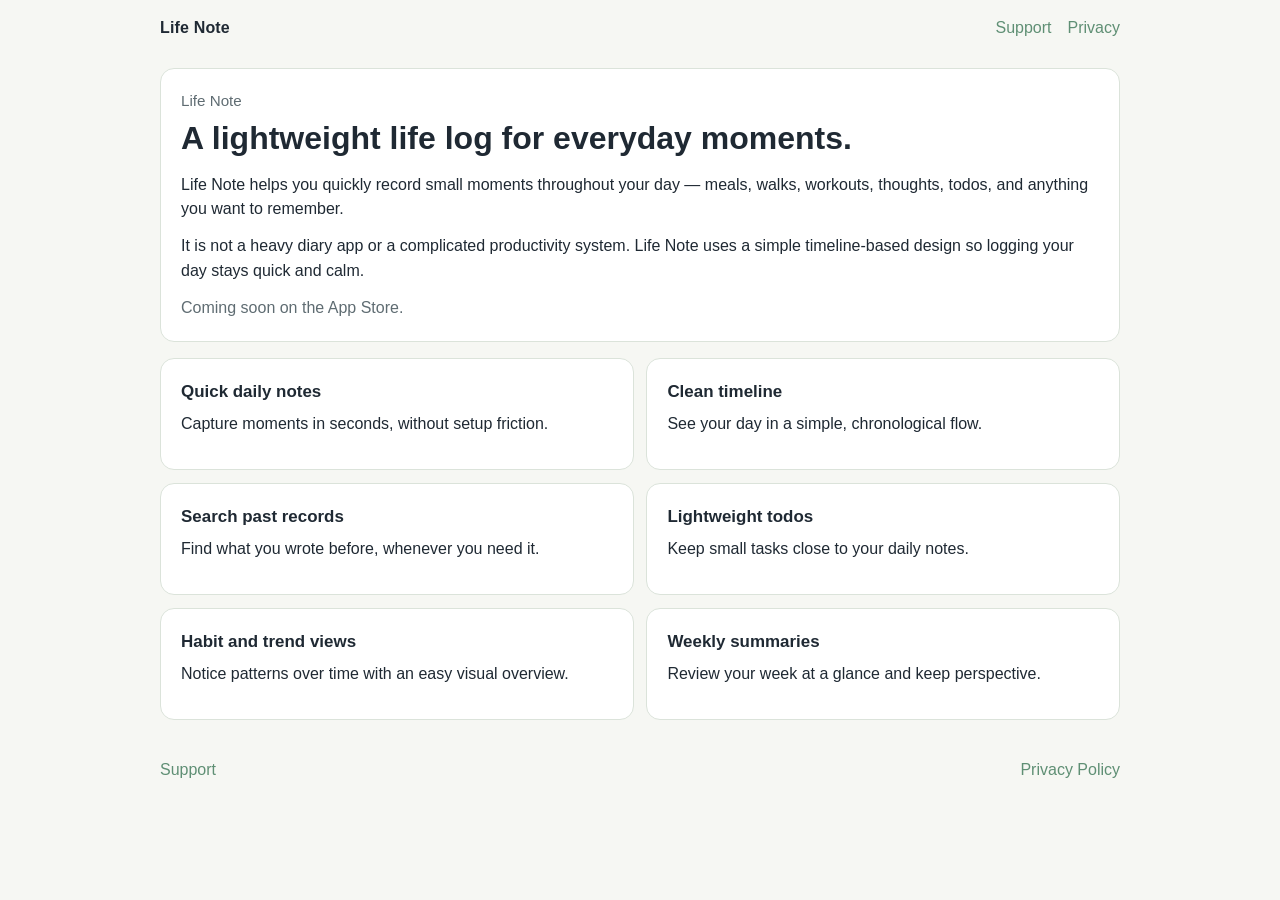
==== index.html @ 84e93780 "Create minimal static marketing, support, and privacy site" ====
<!doctype html>
<html lang="en">
  <head>
    <meta charset="UTF-8" />
    <meta name="viewport" content="width=device-width, initial-scale=1" />
    <title>Life Note | Lightweight life log</title>
    <meta name="description" content="Life Note is a lightweight life log for everyday moments, with a simple timeline, quick notes, lightweight todos, and weekly summaries." />
    <meta property="og:title" content="Life Note" />
    <meta property="og:description" content="A lightweight life log for everyday moments." />
    <meta property="og:type" content="website" />
    <link rel="stylesheet" href="styles.css" />
  </head>
  <body>
    <header class="container site-header">
      <div class="brand">Life Note</div>
      <nav aria-label="Primary">
        <a href="support/">Support</a>
        <a href="privacy/">Privacy</a>
      </nav>
    </header>

    <main class="container">
      <section class="hero card">
        <p class="eyebrow">Life Note</p>
        <h1>A lightweight life log for everyday moments.</h1>
        <p>
          Life Note helps you quickly record small moments throughout your day — meals,
          walks, workouts, thoughts, todos, and anything you want to remember.
        </p>
        <p>
          It is not a heavy diary app or a complicated productivity system. Life Note uses
          a simple timeline-based design so logging your day stays quick and calm.
        </p>
        <p class="coming-soon">Coming soon on the App Store.</p>
      </section>

      <section class="features" aria-label="Features">
        <article class="card"><h2>Quick daily notes</h2><p>Capture moments in seconds, without setup friction.</p></article>
        <article class="card"><h2>Clean timeline</h2><p>See your day in a simple, chronological flow.</p></article>
        <article class="card"><h2>Search past records</h2><p>Find what you wrote before, whenever you need it.</p></article>
        <article class="card"><h2>Lightweight todos</h2><p>Keep small tasks close to your daily notes.</p></article>
        <article class="card"><h2>Habit and trend views</h2><p>Notice patterns over time with an easy visual overview.</p></article>
        <article class="card"><h2>Weekly summaries</h2><p>Review your week at a glance and keep perspective.</p></article>
      </section>
    </main>

    <footer class="container site-footer">
      <a href="support/">Support</a>
      <a href="privacy/">Privacy Policy</a>
    </footer>
  </body>
</html>
---- styles.css ----
:root {
  --bg: #f6f7f3;
  --surface: #ffffff;
  --text: #1f2933;
  --muted: #5f6c72;
  --border: #dbe3da;
  --accent: #5f8f74;
}

* { box-sizing: border-box; }

body {
  margin: 0;
  font-family: -apple-system, BlinkMacSystemFont, "Segoe UI", Roboto, Helvetica, Arial, sans-serif;
  line-height: 1.55;
  color: var(--text);
  background: var(--bg);
}

a {
  color: var(--accent);
  text-decoration: none;
}

a:hover,
a:focus-visible {
  text-decoration: underline;
}

.container {
  width: min(960px, 92vw);
  margin: 0 auto;
}

.site-header,
.site-footer {
  display: flex;
  align-items: center;
  justify-content: space-between;
  gap: 1rem;
  padding: 1rem 0;
}

.site-header nav,
.site-footer {
  display: flex;
  gap: 1rem;
  flex-wrap: wrap;
}

.brand {
  font-weight: 600;
  letter-spacing: 0.01em;
}

.card {
  background: var(--surface);
  border: 1px solid var(--border);
  border-radius: 14px;
  padding: 1.1rem;
}

.hero {
  margin: 0.7rem 0 1rem;
}

.eyebrow {
  margin: 0;
  color: var(--muted);
  font-size: 0.95rem;
}

h1 {
  font-size: clamp(1.4rem, 3.5vw, 2rem);
  line-height: 1.25;
  margin: 0.35rem 0 0.9rem;
}

h2 {
  margin: 0 0 0.45rem;
  font-size: 1.06rem;
}

p {
  margin: 0 0 0.75rem;
}

.coming-soon,
.meta {
  color: var(--muted);
  margin-bottom: 0;
}

.features {
  display: grid;
  grid-template-columns: 1fr;
  gap: 0.8rem;
  margin-bottom: 1.4rem;
}

.page-main {
  margin: 0.7rem auto 1.4rem;
}

@media (min-width: 680px) {
  .features {
    grid-template-columns: 1fr 1fr;
  }

  .card {
    padding: 1.25rem;
  }
}
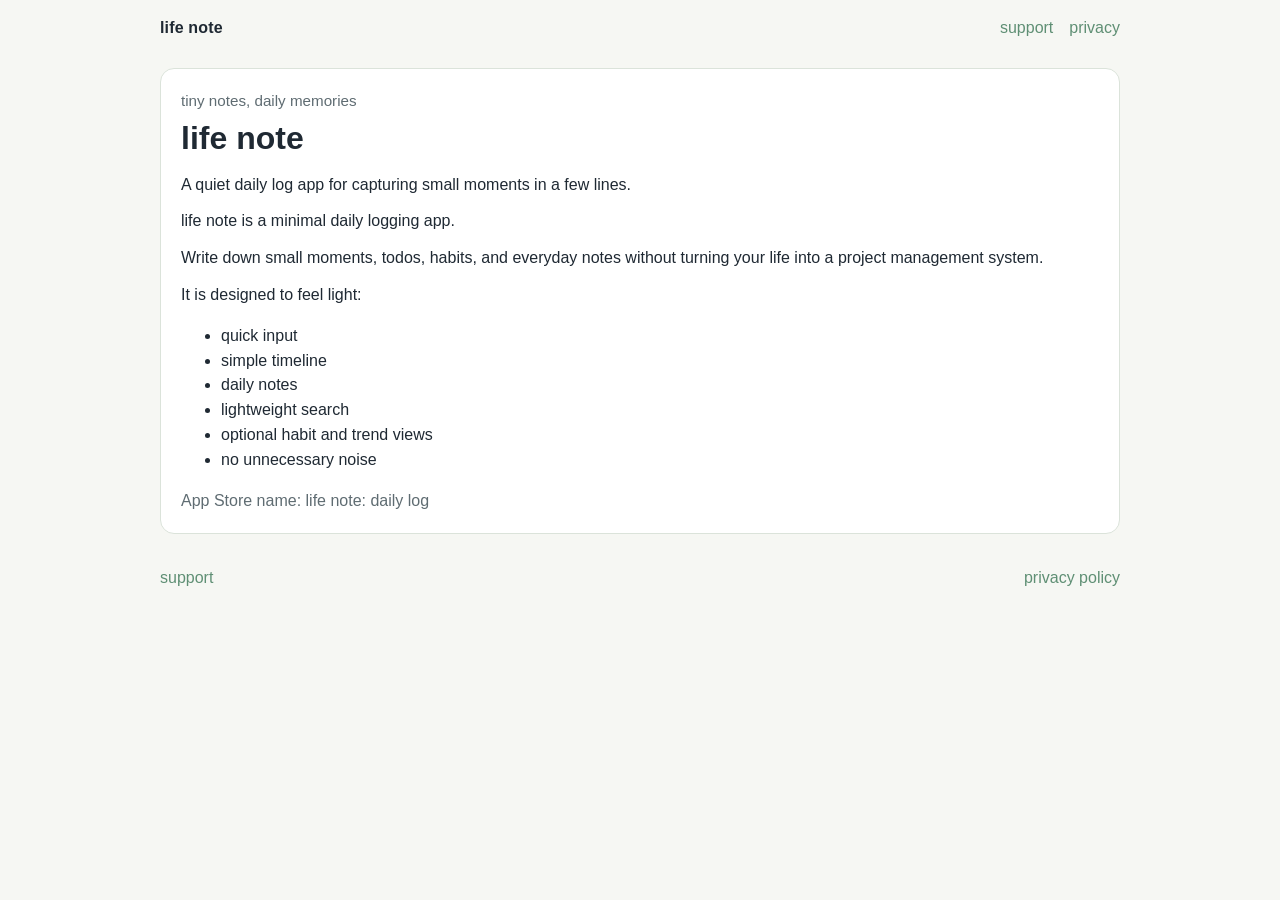
==== commit 99c38bf2: "Address review comments for support and privacy pages" ====
--- a/index.html
+++ b/index.html
@@ -3,50 +3,48 @@
   <head>
     <meta charset="UTF-8" />
     <meta name="viewport" content="width=device-width, initial-scale=1" />
-    <title>Life Note | Lightweight life log</title>
-    <meta name="description" content="Life Note is a lightweight life log for everyday moments, with a simple timeline, quick notes, lightweight todos, and weekly summaries." />
-    <meta property="og:title" content="Life Note" />
-    <meta property="og:description" content="A lightweight life log for everyday moments." />
+    <title>life note</title>
+    <meta name="description" content="life note is a quiet daily log app for capturing small moments in a few lines." />
+    <meta property="og:title" content="life note" />
+    <meta property="og:description" content="tiny notes, daily memories" />
     <meta property="og:type" content="website" />
     <link rel="stylesheet" href="styles.css" />
   </head>
   <body>
     <header class="container site-header">
-      <div class="brand">Life Note</div>
+      <div class="brand">life note</div>
       <nav aria-label="Primary">
-        <a href="support/">Support</a>
-        <a href="privacy/">Privacy</a>
+        <a href="support/">support</a>
+        <a href="privacy/">privacy</a>
       </nav>
     </header>
 
     <main class="container">
       <section class="hero card">
-        <p class="eyebrow">Life Note</p>
-        <h1>A lightweight life log for everyday moments.</h1>
+        <p class="eyebrow">tiny notes, daily memories</p>
+        <h1>life note</h1>
+        <p>A quiet daily log app for capturing small moments in a few lines.</p>
+        <p>life note is a minimal daily logging app.</p>
         <p>
-          Life Note helps you quickly record small moments throughout your day — meals,
-          walks, workouts, thoughts, todos, and anything you want to remember.
+          Write down small moments, todos, habits, and everyday notes without turning your
+          life into a project management system.
         </p>
-        <p>
-          It is not a heavy diary app or a complicated productivity system. Life Note uses
-          a simple timeline-based design so logging your day stays quick and calm.
-        </p>
-        <p class="coming-soon">Coming soon on the App Store.</p>
-      </section>
-
-      <section class="features" aria-label="Features">
-        <article class="card"><h2>Quick daily notes</h2><p>Capture moments in seconds, without setup friction.</p></article>
-        <article class="card"><h2>Clean timeline</h2><p>See your day in a simple, chronological flow.</p></article>
-        <article class="card"><h2>Search past records</h2><p>Find what you wrote before, whenever you need it.</p></article>
-        <article class="card"><h2>Lightweight todos</h2><p>Keep small tasks close to your daily notes.</p></article>
-        <article class="card"><h2>Habit and trend views</h2><p>Notice patterns over time with an easy visual overview.</p></article>
-        <article class="card"><h2>Weekly summaries</h2><p>Review your week at a glance and keep perspective.</p></article>
+        <p>It is designed to feel light:</p>
+        <ul>
+          <li>quick input</li>
+          <li>simple timeline</li>
+          <li>daily notes</li>
+          <li>lightweight search</li>
+          <li>optional habit and trend views</li>
+          <li>no unnecessary noise</li>
+        </ul>
+        <p class="coming-soon">App Store name: life note: daily log</p>
       </section>
     </main>
 
     <footer class="container site-footer">
-      <a href="support/">Support</a>
-      <a href="privacy/">Privacy Policy</a>
+      <a href="support/">support</a>
+      <a href="privacy/">privacy policy</a>
     </footer>
   </body>
 </html>
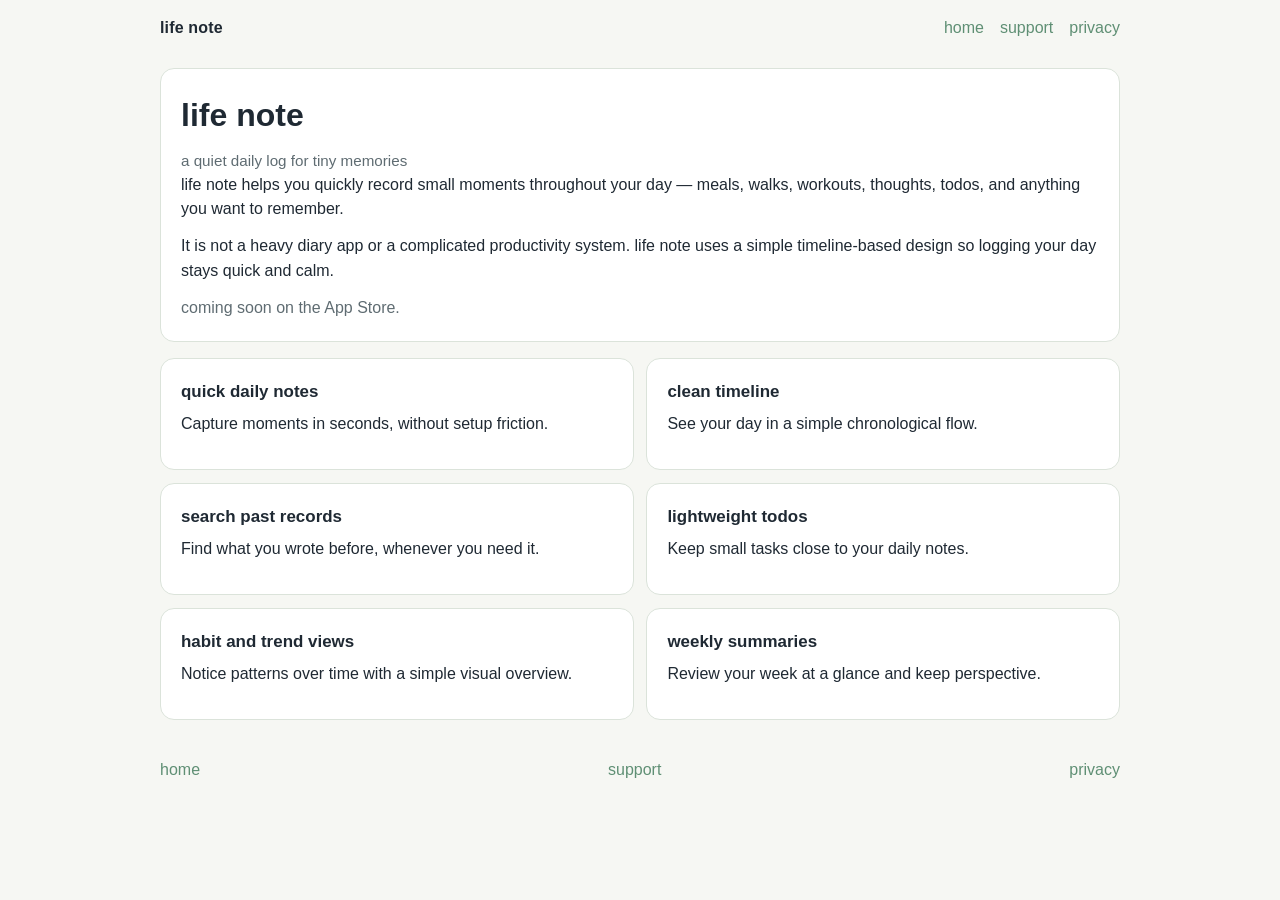
==== commit 7b9e45c7: "Update static pages for life note public brand and policy" ====
--- a/index.html
+++ b/index.html
@@ -4,9 +4,9 @@
     <meta charset="UTF-8" />
     <meta name="viewport" content="width=device-width, initial-scale=1" />
     <title>life note</title>
-    <meta name="description" content="life note is a quiet daily log app for capturing small moments in a few lines." />
+    <meta name="description" content="life note is a quiet daily log for tiny memories, with quick notes, a clean timeline, lightweight todos, and weekly summaries." />
     <meta property="og:title" content="life note" />
-    <meta property="og:description" content="tiny notes, daily memories" />
+    <meta property="og:description" content="a quiet daily log for tiny memories" />
     <meta property="og:type" content="website" />
     <link rel="stylesheet" href="styles.css" />
   </head>
@@ -14,6 +14,7 @@
     <header class="container site-header">
       <div class="brand">life note</div>
       <nav aria-label="Primary">
+        <a href="./">home</a>
         <a href="support/">support</a>
         <a href="privacy/">privacy</a>
       </nav>
@@ -21,30 +22,33 @@
 
     <main class="container">
       <section class="hero card">
-        <p class="eyebrow">tiny notes, daily memories</p>
         <h1>life note</h1>
-        <p>A quiet daily log app for capturing small moments in a few lines.</p>
-        <p>life note is a minimal daily logging app.</p>
+        <p class="eyebrow">a quiet daily log for tiny memories</p>
         <p>
-          Write down small moments, todos, habits, and everyday notes without turning your
-          life into a project management system.
+          life note helps you quickly record small moments throughout your day — meals,
+          walks, workouts, thoughts, todos, and anything you want to remember.
         </p>
-        <p>It is designed to feel light:</p>
-        <ul>
-          <li>quick input</li>
-          <li>simple timeline</li>
-          <li>daily notes</li>
-          <li>lightweight search</li>
-          <li>optional habit and trend views</li>
-          <li>no unnecessary noise</li>
-        </ul>
-        <p class="coming-soon">App Store name: life note: daily log</p>
+        <p>
+          It is not a heavy diary app or a complicated productivity system. life note uses
+          a simple timeline-based design so logging your day stays quick and calm.
+        </p>
+        <p class="coming-soon">coming soon on the App Store.</p>
+      </section>
+
+      <section class="features" aria-label="Features">
+        <article class="card"><h2>quick daily notes</h2><p>Capture moments in seconds, without setup friction.</p></article>
+        <article class="card"><h2>clean timeline</h2><p>See your day in a simple chronological flow.</p></article>
+        <article class="card"><h2>search past records</h2><p>Find what you wrote before, whenever you need it.</p></article>
+        <article class="card"><h2>lightweight todos</h2><p>Keep small tasks close to your daily notes.</p></article>
+        <article class="card"><h2>habit and trend views</h2><p>Notice patterns over time with a simple visual overview.</p></article>
+        <article class="card"><h2>weekly summaries</h2><p>Review your week at a glance and keep perspective.</p></article>
       </section>
     </main>
 
     <footer class="container site-footer">
+      <a href="./">home</a>
       <a href="support/">support</a>
-      <a href="privacy/">privacy policy</a>
+      <a href="privacy/">privacy</a>
     </footer>
   </body>
 </html>
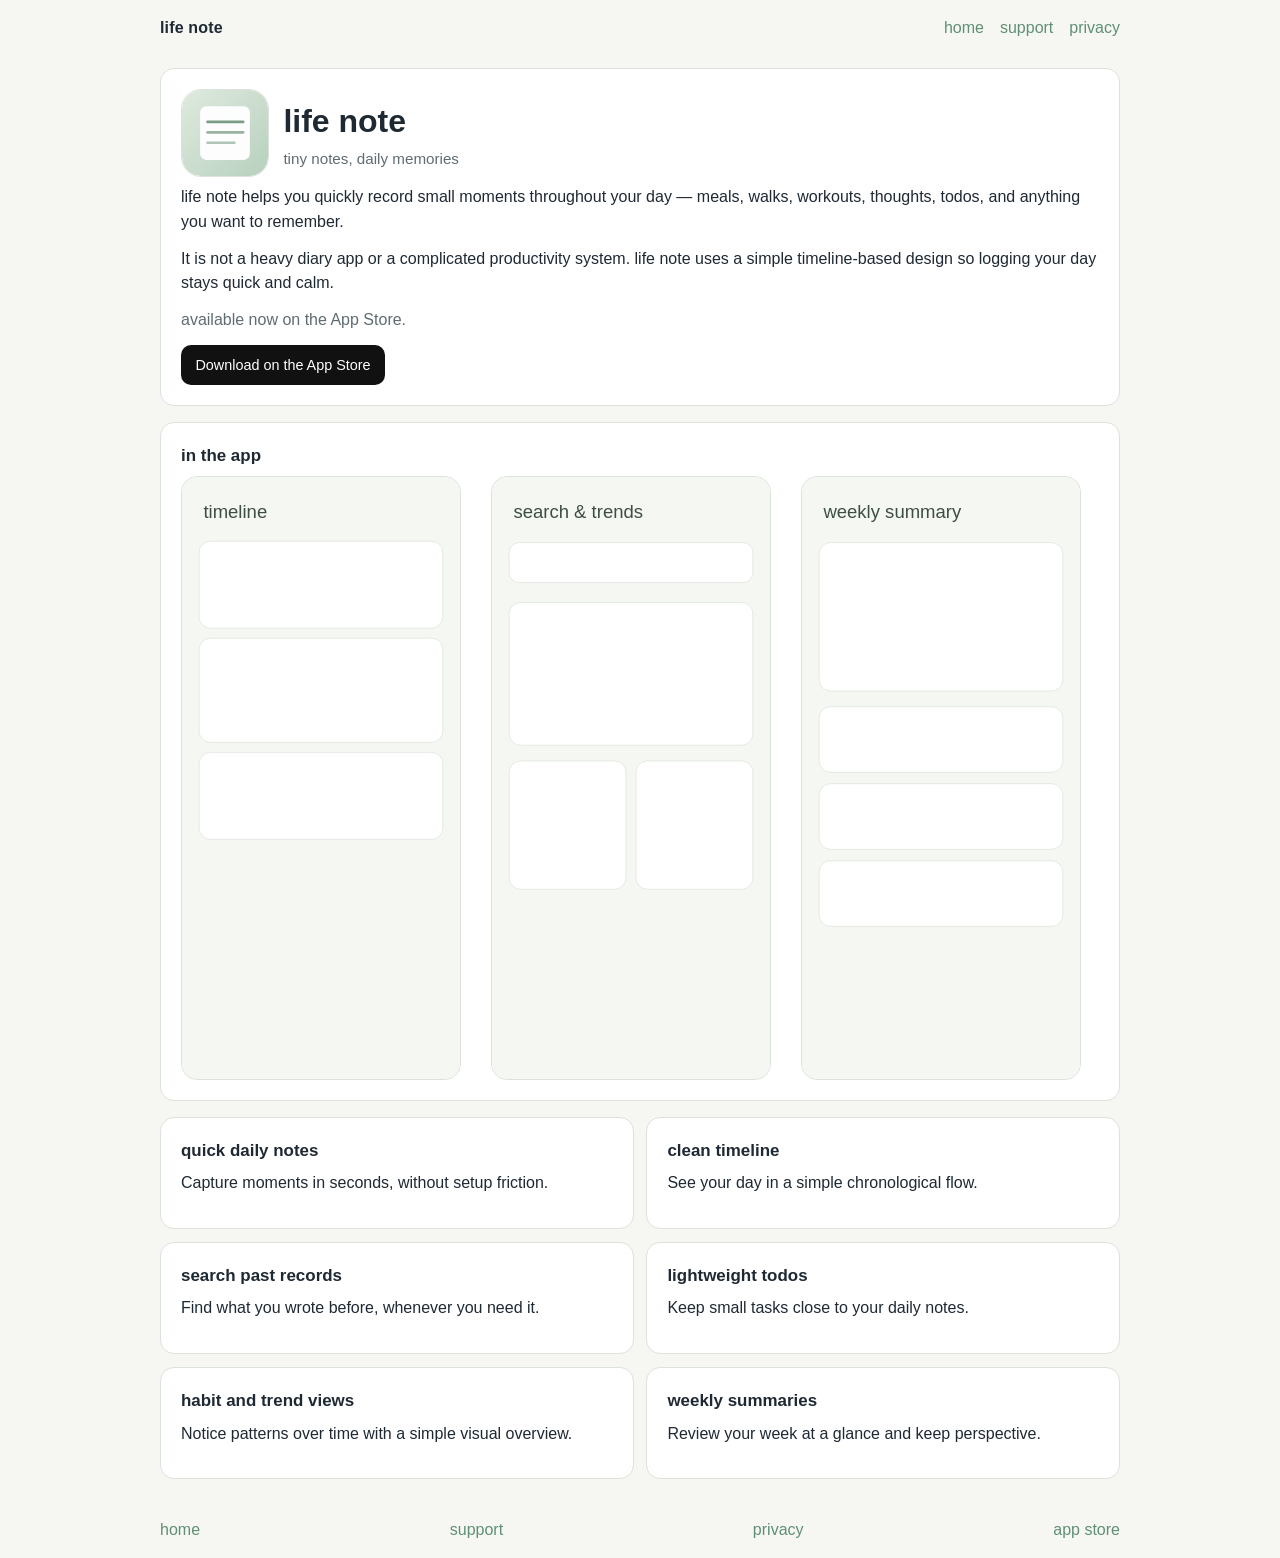
==== commit 37c50915: "Update site for App Store launch" ====
--- a/index.html
+++ b/index.html
@@ -8,6 +8,7 @@
     <meta property="og:title" content="life note" />
     <meta property="og:description" content="a quiet daily log for tiny memories" />
     <meta property="og:type" content="website" />
+    <meta name="apple-itunes-app" content="app-id=6763540947" />
     <link rel="stylesheet" href="styles.css" />
   </head>
   <body>
@@ -22,8 +23,13 @@
 
     <main class="container">
       <section class="hero card">
-        <h1>life note</h1>
-        <p class="eyebrow">a quiet daily log for tiny memories</p>
+        <div class="hero-top">
+          <img class="app-icon" src="assets/app-icon.svg" alt="life note app icon" width="88" height="88" />
+          <div>
+            <h1>life note</h1>
+            <p class="eyebrow">tiny notes, daily memories</p>
+          </div>
+        </div>
         <p>
           life note helps you quickly record small moments throughout your day — meals,
           walks, workouts, thoughts, todos, and anything you want to remember.
@@ -32,7 +38,19 @@
           It is not a heavy diary app or a complicated productivity system. life note uses
           a simple timeline-based design so logging your day stays quick and calm.
         </p>
-        <p class="coming-soon">coming soon on the App Store.</p>
+        <p class="coming-soon">available now on the App Store.</p>
+        <p class="appstore-wrap">
+          <a class="appstore-link" href="https://apps.apple.com/us/app/life-note-daily-log/id6763540947" aria-label="Download life note: daily log on the App Store">Download on the App Store</a>
+        </p>
+      </section>
+
+      <section class="screenshots card" aria-label="life note iOS screenshots">
+        <h2>in the app</h2>
+        <div class="screenshot-grid">
+          <img src="assets/screenshots/screenshot-timeline.svg" alt="life note timeline screen" loading="lazy" />
+          <img src="assets/screenshots/screenshot-search.svg" alt="life note search and trends screen" loading="lazy" />
+          <img src="assets/screenshots/screenshot-summary.svg" alt="life note weekly summary and todo screen" loading="lazy" />
+        </div>
       </section>
 
       <section class="features" aria-label="Features">
@@ -49,6 +67,7 @@
       <a href="./">home</a>
       <a href="support/">support</a>
       <a href="privacy/">privacy</a>
+      <a href="https://apps.apple.com/us/app/life-note-daily-log/id6763540947">app store</a>
     </footer>
   </body>
 </html>
--- a/styles.css
+++ b/styles.css
@@ -64,6 +64,20 @@
   margin: 0.7rem 0 1rem;
 }
 
+.hero-top {
+  display: flex;
+  align-items: center;
+  gap: 0.9rem;
+  margin-bottom: 0.5rem;
+}
+
+.app-icon {
+  width: 88px;
+  height: 88px;
+  border-radius: 20px;
+  border: 1px solid var(--border);
+}
+
 .eyebrow {
   margin: 0;
   color: var(--muted);
@@ -73,7 +87,7 @@
 h1 {
   font-size: clamp(1.4rem, 3.5vw, 2rem);
   line-height: 1.25;
-  margin: 0.35rem 0 0.9rem;
+  margin: 0.35rem 0 0.4rem;
 }
 
 h2 {
@@ -88,7 +102,38 @@
 .coming-soon,
 .meta {
   color: var(--muted);
-  margin-bottom: 0;
+}
+
+.appstore-wrap {
+  margin: 0.3rem 0 0;
+}
+
+.appstore-link {
+  display: inline-block;
+  color: #fff;
+  background: #111;
+  padding: 0.55rem 0.9rem;
+  border-radius: 10px;
+  font-size: 0.9rem;
+}
+
+.screenshots {
+  margin-bottom: 1rem;
+}
+
+.screenshot-grid {
+  display: grid;
+  grid-template-columns: 1fr;
+  gap: 0.75rem;
+}
+
+.screenshot-grid img {
+  width: 100%;
+  max-width: 280px;
+  display: block;
+  border-radius: 16px;
+  border: 1px solid var(--border);
+  background: #fafafa;
 }
 
 .features {
@@ -102,9 +147,17 @@
   margin: 0.7rem auto 1.4rem;
 }
 
+.support-download {
+  margin-top: 1rem;
+}
+
 @media (min-width: 680px) {
   .features {
     grid-template-columns: 1fr 1fr;
+  }
+
+  .screenshot-grid {
+    grid-template-columns: repeat(3, minmax(0, 1fr));
   }
 
   .card {
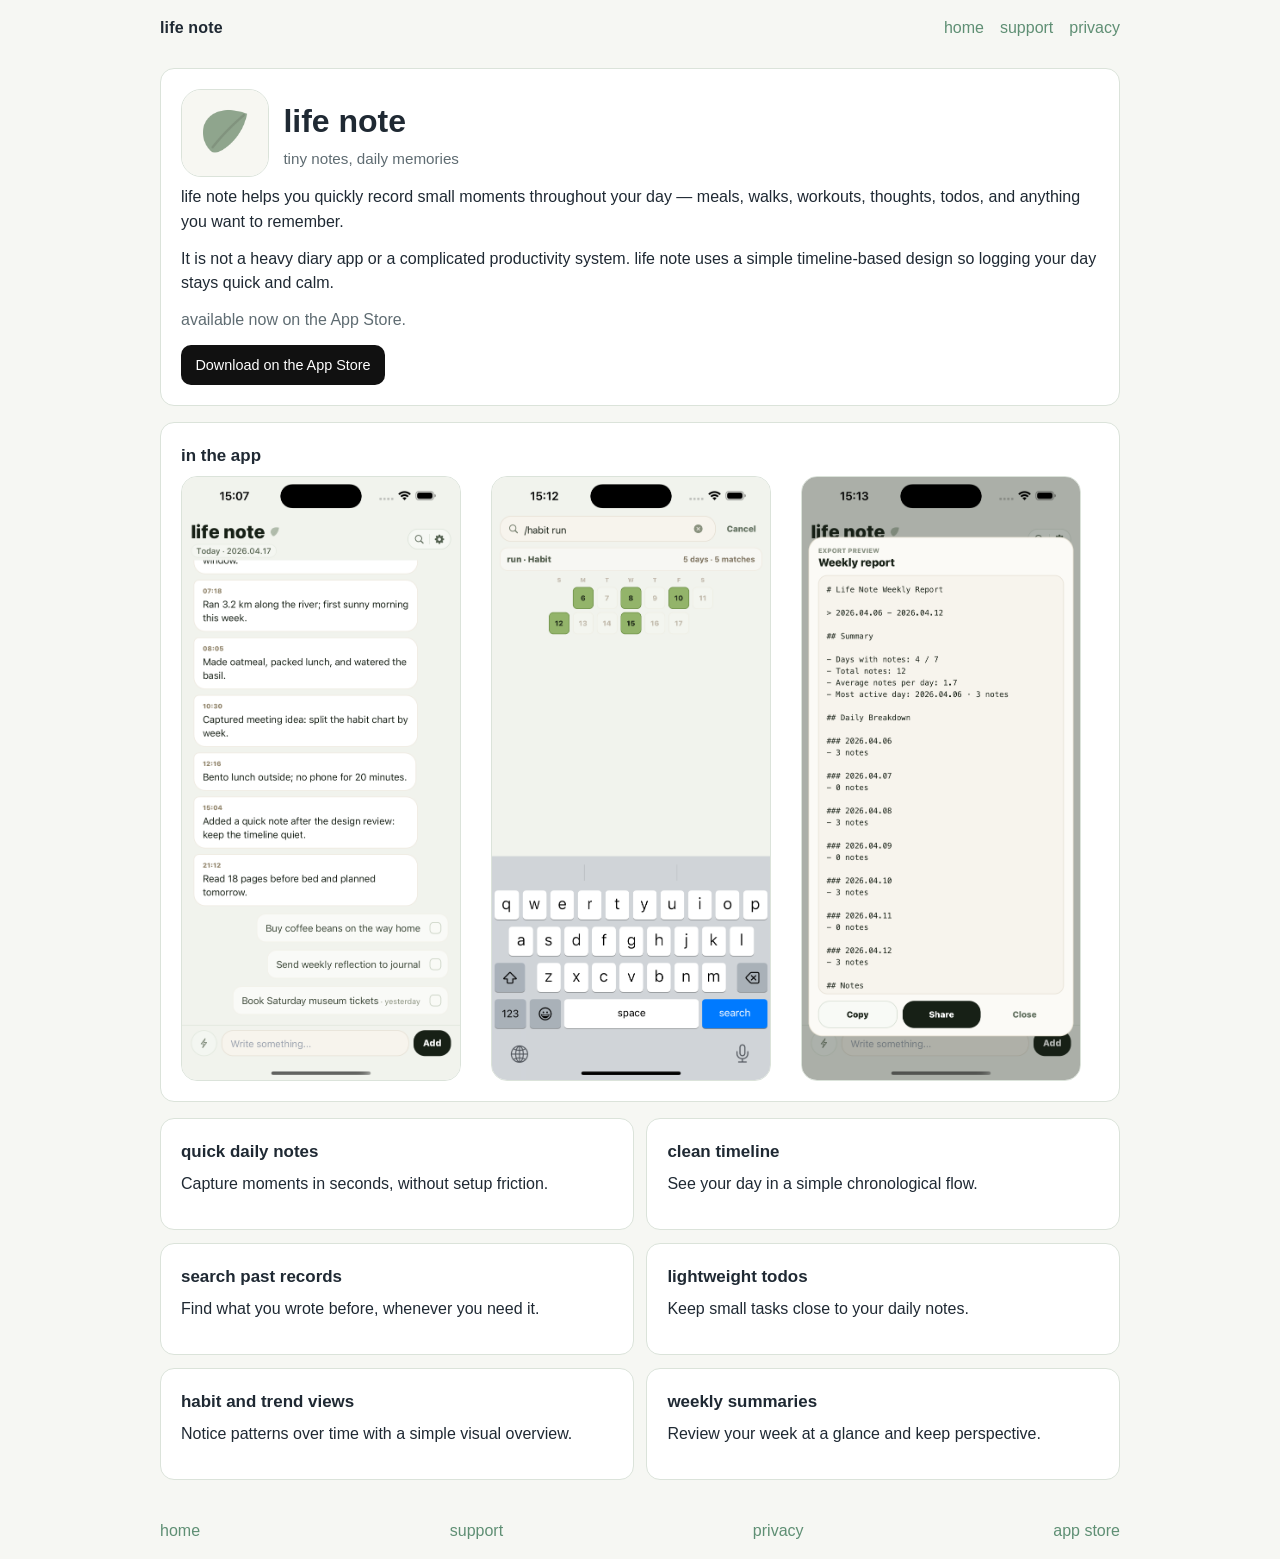
==== commit aeffb790: "Replace placeholder SVG assets with real app PNGs" ====
--- a/index.html
+++ b/index.html
@@ -24,7 +24,7 @@
     <main class="container">
       <section class="hero card">
         <div class="hero-top">
-          <img class="app-icon" src="assets/app-icon.svg" alt="life note app icon" width="88" height="88" />
+          <img class="app-icon" src="assets/app-icon.png" alt="life note app icon" width="88" height="88" />
           <div>
             <h1>life note</h1>
             <p class="eyebrow">tiny notes, daily memories</p>
@@ -38,7 +38,7 @@
           It is not a heavy diary app or a complicated productivity system. life note uses
           a simple timeline-based design so logging your day stays quick and calm.
         </p>
-        <p class="coming-soon">available now on the App Store.</p>
+        <p class="app-status">available now on the App Store.</p>
         <p class="appstore-wrap">
           <a class="appstore-link" href="https://apps.apple.com/us/app/life-note-daily-log/id6763540947" aria-label="Download life note: daily log on the App Store">Download on the App Store</a>
         </p>
@@ -47,9 +47,9 @@
       <section class="screenshots card" aria-label="life note iOS screenshots">
         <h2>in the app</h2>
         <div class="screenshot-grid">
-          <img src="assets/screenshots/screenshot-timeline.svg" alt="life note timeline screen" loading="lazy" />
-          <img src="assets/screenshots/screenshot-search.svg" alt="life note search and trends screen" loading="lazy" />
-          <img src="assets/screenshots/screenshot-summary.svg" alt="life note weekly summary and todo screen" loading="lazy" />
+          <img src="assets/screenshots/screenshot-timeline.png" alt="life note timeline screen" loading="lazy" />
+          <img src="assets/screenshots/screenshot-search.png" alt="life note search and trends screen" loading="lazy" />
+          <img src="assets/screenshots/screenshot-summary.png" alt="life note weekly summary and todo screen" loading="lazy" />
         </div>
       </section>
 
--- a/styles.css
+++ b/styles.css
@@ -99,7 +99,7 @@
   margin: 0 0 0.75rem;
 }
 
-.coming-soon,
+.app-status,
 .meta {
   color: var(--muted);
 }
@@ -134,7 +134,9 @@
   border-radius: 16px;
   border: 1px solid var(--border);
   background: #fafafa;
+  object-fit: cover;
 }
+
 
 .features {
   display: grid;
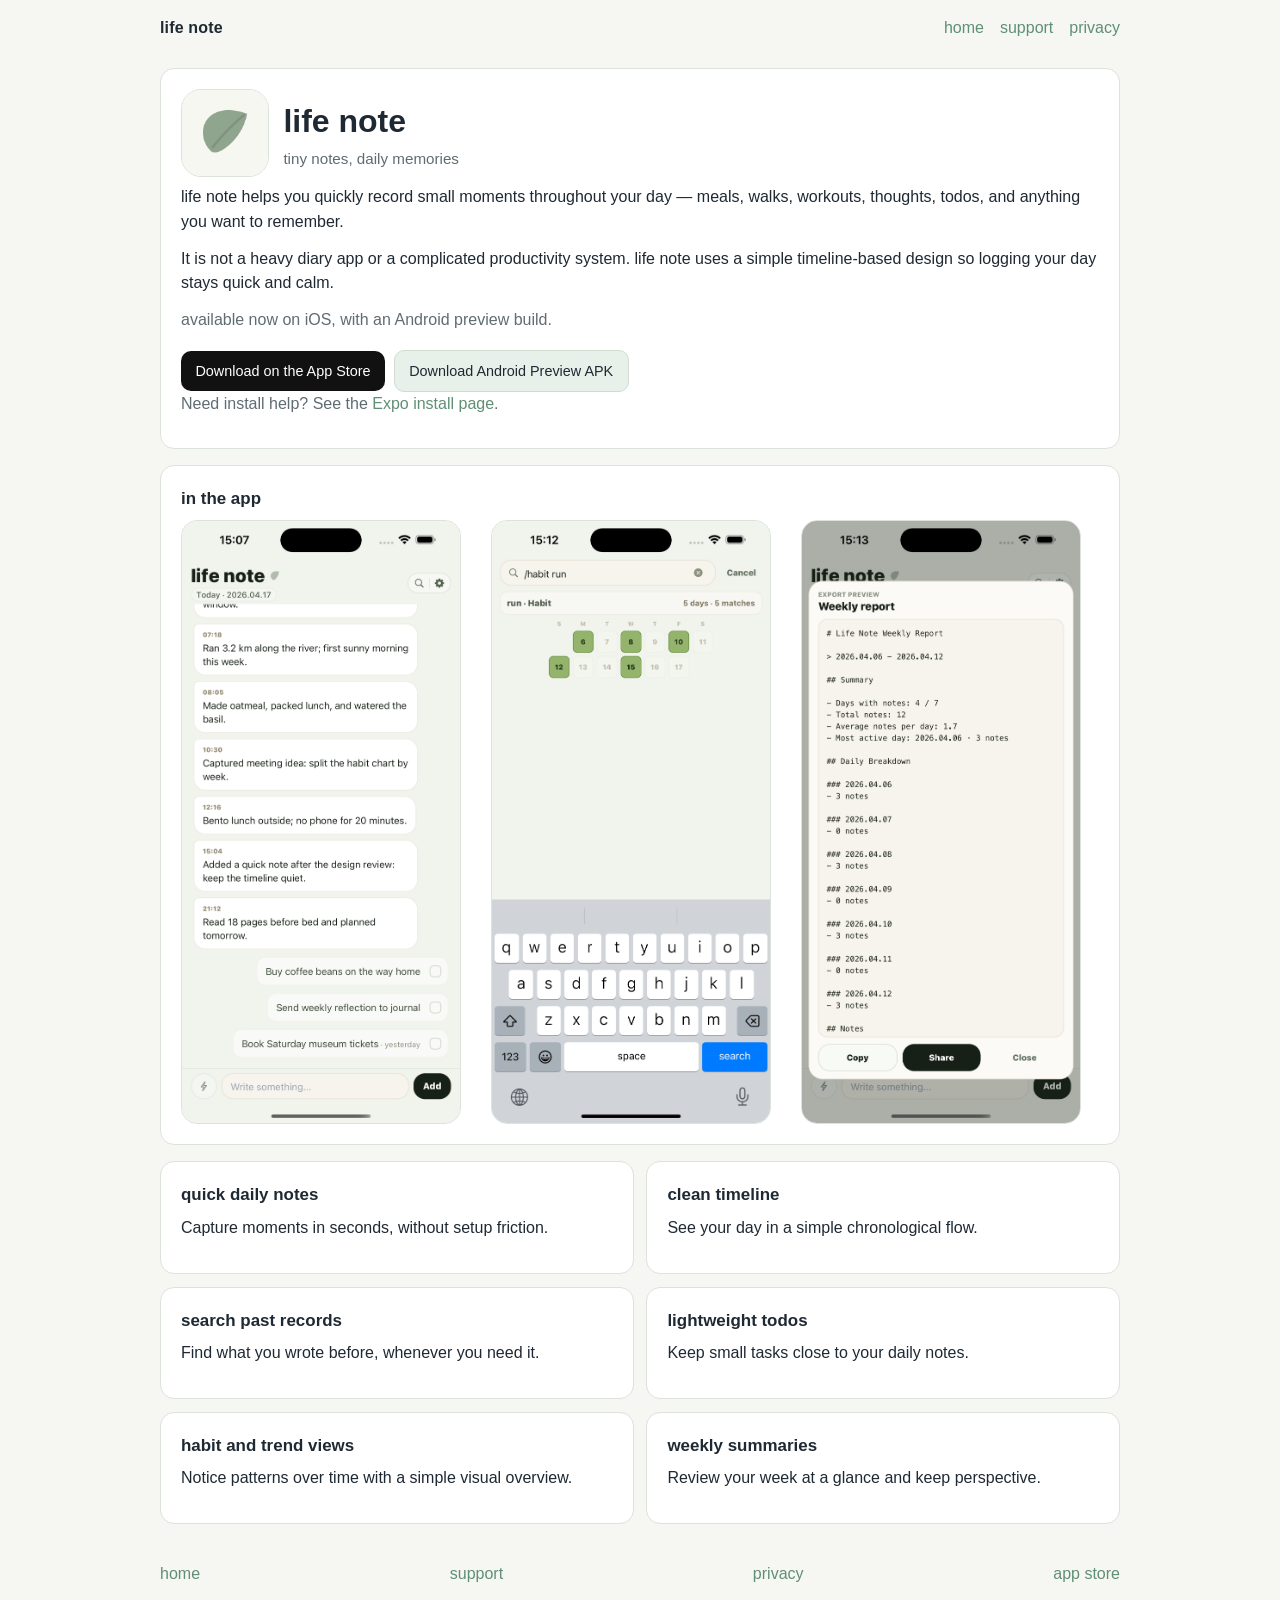
==== commit 952f9730: "Add Android preview APK download links" ====
--- a/index.html
+++ b/index.html
@@ -38,9 +38,18 @@
           It is not a heavy diary app or a complicated productivity system. life note uses
           a simple timeline-based design so logging your day stays quick and calm.
         </p>
-        <p class="app-status">available now on the App Store.</p>
-        <p class="appstore-wrap">
-          <a class="appstore-link" href="https://apps.apple.com/us/app/life-note-daily-log/id6763540947" aria-label="Download life note: daily log on the App Store">Download on the App Store</a>
+        <p class="app-status">available now on iOS, with an Android preview build.</p>
+        <div class="store-links" aria-label="Download links">
+          <p class="appstore-wrap">
+            <a class="appstore-link" href="https://apps.apple.com/us/app/life-note-daily-log/id6763540947" aria-label="Download life note: daily log on the App Store">Download on the App Store</a>
+          </p>
+          <p class="appstore-wrap">
+            <a class="apk-link" href="https://expo.dev/artifacts/eas/xuKtZg84Bz2iUDYdTc2a85.apk" aria-label="Download life note Android preview APK">Download Android Preview APK</a>
+          </p>
+        </div>
+        <p class="meta">
+          Need install help? See the
+          <a href="https://expo.dev/accounts/wjianbo/projects/my-shortcut-app/builds/ff0eebcc-50a4-4cb1-8030-9c4676fff096">Expo install page</a>.
         </p>
       </section>
 
--- a/styles.css
+++ b/styles.css
@@ -108,10 +108,27 @@
   margin: 0.3rem 0 0;
 }
 
+.store-links {
+  display: flex;
+  flex-wrap: wrap;
+  gap: 0.55rem;
+  align-items: center;
+}
+
 .appstore-link {
   display: inline-block;
   color: #fff;
   background: #111;
+  padding: 0.55rem 0.9rem;
+  border-radius: 10px;
+  font-size: 0.9rem;
+}
+
+.apk-link {
+  display: inline-block;
+  color: var(--text);
+  background: #e8f0ea;
+  border: 1px solid #cfdccf;
   padding: 0.55rem 0.9rem;
   border-radius: 10px;
   font-size: 0.9rem;
